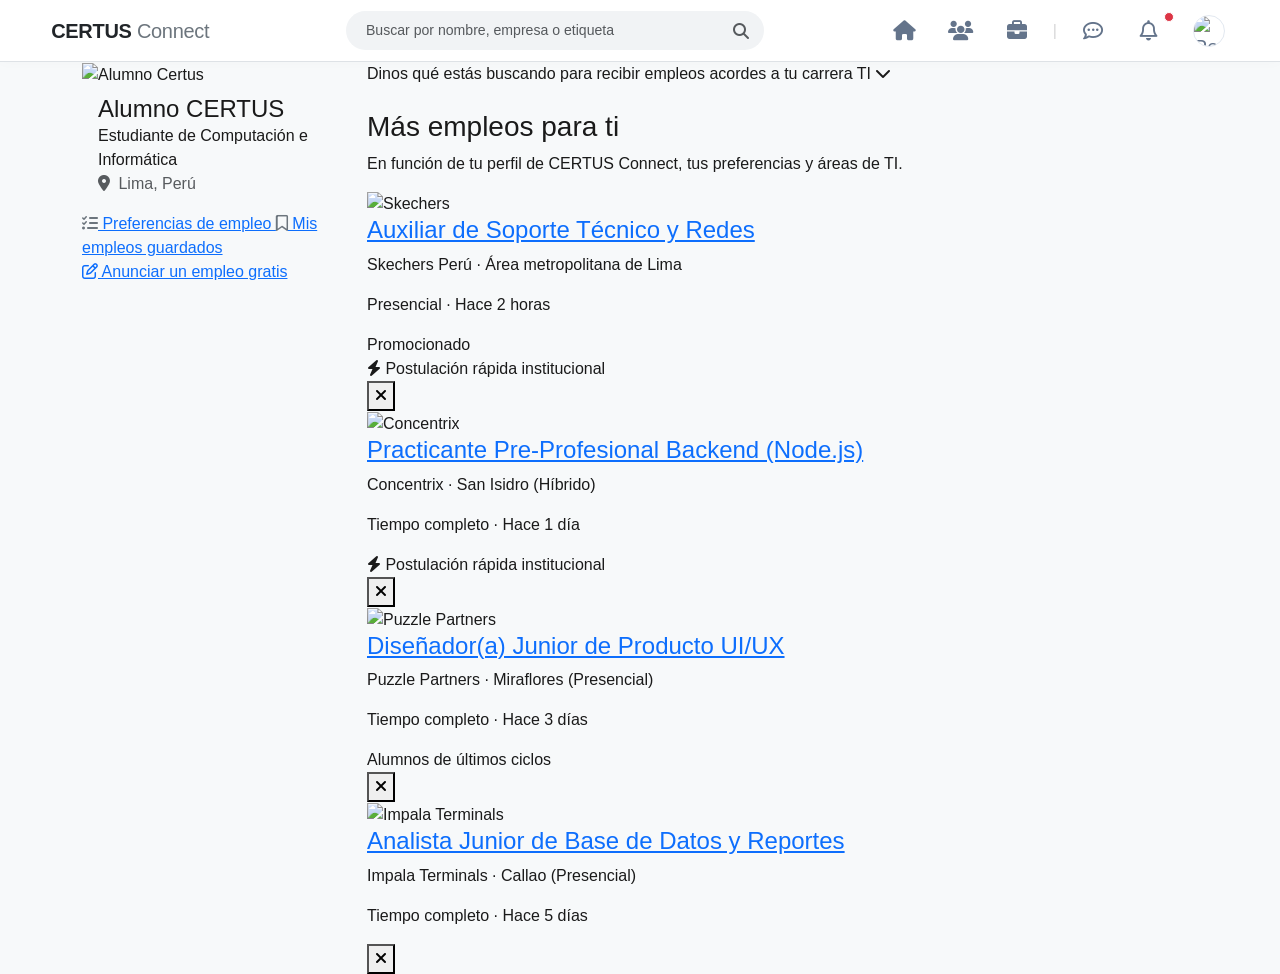
==== empleos.html @ dbded1f0 "Creación de la pestaña empleos" ====
<!DOCTYPE html>
<html lang="es">
<head>
    <meta charset="UTF-8">
    <meta name="viewport" content="width=device-width, initial-scale=1.0">
    <title>CERTUS Connect</title>
    <link href="https://cdn.jsdelivr.net/npm/bootstrap@5.3.2/dist/css/bootstrap.min.css" rel="stylesheet">
    <link rel="stylesheet" href="https://cdnjs.cloudflare.com/ajax/libs/font-awesome/6.4.2/css/all.min.css">
    <link rel="stylesheet" href="CSS/styles.css">
</head>
<body>

    <div id="global-navbar"></div>

    <div class="container jobs-wrapper">
        <div class="row g-4">
            
            <aside class="col-12 col-lg-4 col-xl-3">
                
                <div class="emp-sidebar-card">
                    <div class="emp-profile-banner"></div>
                    <div class="emp-avatar-wrapper mb-2">
                        <img src="https://images.unsplash.com/photo-1534528741775-53994a69daeb?q=80&w=100" alt="Alumno Certus" class="emp-profile-avatar">
                    </div>
                    <div class="px-3 pb-3">
                        <h4 class="emp-profile-name m-0">Alumno CERTUS</h4>
                        <p class="emp-profile-meta m-0">Estudiante de Computación e Informática</p>
                        <p class="emp-profile-meta text-muted m-0"><i class="fa-solid fa-location-dot me-1"></i> Lima, Perú</p>
                    </div>

                    <a href="#" class="emp-sidebar-link">
                        <i class="fa-solid fa-list-check text-secondary"></i> Preferencias de empleo
                    </a>
                    <a href="#" class="emp-sidebar-link">
                        <i class="fa-regular fa-bookmark text-secondary"></i> Mis empleos guardados
                    </a>
                </div>

                <div class="emp-sidebar-card">
                    <a href="#" class="emp-btn-blue-outline">
                        <i class="fa-regular fa-pen-to-square"></i> Anunciar un empleo gratis
                    </a>
                </div>

            </aside>

            <main class="col-12 col-lg-8 col-xl-9">
                
                <div class="emp-accordion-trigger mb-4" data-bs-toggle="collapse" data-bs-target="#collapseGuide">
                    <span>Dinos qué estás buscando para recibir empleos acordes a tu carrera TI</span>
                    <i class="fa-solid fa-chevron-down"></i>
                </div>
                <div class="collapse mb-4" id="collapseGuide">
                    <div class="card card-body border-0 shadow-sm rounded-3 bg-white">
                        Puedes configurar tus preferencias de lenguajes de programación (Java, Python, Javascript), infraestructura o bases de datos desde tu perfil para afinar los resultados.
                    </div>
                </div>

                <div class="emp-main-card">
                    <h3 class="emp-section-title">Más empleos para ti</h3>
                    <p class="emp-section-subtitle">En función de tu perfil de CERTUS Connect, tus preferencias y áreas de TI.</p>

                    <div class="job-item-row">
                        <img src="https://images.unsplash.com/photo-1516321318423-f06f85e504b3?q=80&w=100" alt="Skechers" class="job-company-logo">
                        <div>
                            <h4 class="job-title"><a href="#">Auxiliar de Soporte Técnico y Redes</a></h4>
                            <p class="job-company-name">Skechers Perú · Área metropolitana de Lima</p>
                            <p class="job-location-tag">Presencial · Hace 2 horas</p>
                            <span class="job-badge-promo">Promocionado</span>
                            <div class="job-easy-apply">
                                <i class="fa-solid fa-bolt"></i> Postulación rápida institucional
                            </div>
                        </div>
                        <button class="btn-dismiss-job" title="Descartar"><i class="fa-solid fa-xmark"></i></button>
                    </div>

                    <div class="job-item-row">
                        <img src="https://images.unsplash.com/photo-1551434678-e076c223a692?q=80&w=100" alt="Concentrix" class="job-company-logo">
                        <div>
                            <h4 class="job-title"><a href="#">Practicante Pre-Profesional Backend (Node.js)</a></h4>
                            <p class="job-company-name">Concentrix · San Isidro (Híbrido)</p>
                            <p class="job-location-tag">Tiempo completo · Hace 1 día</p>
                            <div class="job-easy-apply">
                                <i class="fa-solid fa-bolt"></i> Postulación rápida institucional
                            </div>
                        </div>
                        <button class="btn-dismiss-job" title="Descartar"><i class="fa-solid fa-xmark"></i></button>
                    </div>

                    <div class="job-item-row">
                        <img src="https://images.unsplash.com/photo-1560179707-f14e90ef3623?q=80&w=100" alt="Puzzle Partners" class="job-company-logo">
                        <div>
                            <h4 class="job-title"><a href="#">Diseñador(a) Junior de Producto UI/UX</a></h4>
                            <p class="job-company-name">Puzzle Partners · Miraflores (Presencial)</p>
                            <p class="job-location-tag">Tiempo completo · Hace 3 días</p>
                            <span class="job-badge-promo">Alumnos de últimos ciclos</span>
                        </div>
                        <button class="btn-dismiss-job" title="Descartar"><i class="fa-solid fa-xmark"></i></button>
                    </div>

                    <div class="job-item-row">
                        <img src="https://images.unsplash.com/photo-1486406146926-c627a92ad1ab?q=80&w=100" alt="Impala Terminals" class="job-company-logo">
                        <div>
                            <h4 class="job-title"><a href="#">Analista Junior de Base de Datos y Reportes</a></h4>
                            <p class="job-company-name">Impala Terminals · Callao (Presencial)</p>
                            <p class="job-location-tag">Tiempo completo · Hace 5 días</p>
                        </div>
                        <button class="btn-dismiss-job" title="Descartar"><i class="fa-solid fa-xmark"></i></button>
                    </div>

                </div>

            </main>

        </div>
    </div>

    <script src="https://cdn.jsdelivr.net/npm/bootstrap@5.3.2/dist/js/bootstrap.bundle.min.js"></script>
    <script src="JS/script.js"></script>
</body>
</html>
---- CSS/styles.css ----
/* RESET DE ESTILOS DE FUENTE Y CONFIGURACIÓN BASE */
body {
    background-color: #f6f8fa; /* El gris claro exacto del fondo */
    font-family: -apple-system, BlinkMacSystemFont, "Segoe UI", Roboto, Helvetica, Arial, sans-serif;
    margin: 0;
    padding: 0;
    -webkit-font-smoothing: antialiased;
}

/* NAVBAR DISEÑO CALCADO DE LA IMAGEN */
.certus-navbar {
    background-color: #0b1a30 !important; /* Azul marino profundo */
    padding-top: 15px !important;
    padding-bottom: 15px !important;
    border: none !important;
}

.custom-nav-container {
    padding-left: 4.5% !important;
    padding-right: 4.5% !important;
}

/* Tipografía de la marca en el Navbar */
.navbar-brand-custom {
    text-decoration: none;
    font-size: 1.4rem;
    color: #ffffff !important;
}

.brand-bold {
    font-weight: 700;
    letter-spacing: -0.3px;
}

.brand-light {
    font-weight: 300;
    opacity: 0.85;
    margin-left: 2px;
}

/* Elementos del menú */
.exact-menu-list {
    gap: 14px;
}

.nav-link-custom {
    color: rgba(255, 255, 255, 0.85) !important;
    font-size: 0.95rem;
    text-decoration: none;
    font-weight: 400;
    padding: 6px 12px;
    transition: color 0.2s ease;
}

.nav-link-custom:hover {
    color: #ffffff !important;
}

/* Botón "Crear" Ovalado exacto */
.btn-crear-exact {
    background-color: #1a73e8 !important; /* Azul eléctrico de la imagen */
    color: #ffffff !important;
    font-size: 0.9rem;
    font-weight: 500;
    padding: 8px 36px !important; /* Logra la proporción estirada/horizontal */
    border-radius: 50px !important; /* Completamente ovalado */
    border: none;
    text-decoration: none;
    display: inline-block;
    transition: background-color 0.2s ease;
}

.btn-crear-exact:hover {
    background-color: #155cb4 !important;
}

/* BANNER DE TÍTULO PRINCIPAL */
.hero-banner-section {
    background-color: #0b1a30; /* Misma pieza de color continuo */
    padding-top: 25px;
    padding-bottom: 95px; /* Altura idéntica para permitir la superposición de la tarjeta */
}

.main-title-exact {
    color: #ffffff;
    font-size: 2.6rem;
    font-weight: 600;
    letter-spacing: -0.5px;
    margin: 0;
}

/* TARJETA BLANCA CENTRAL */
.form-wrapper-container {
    margin-top: -65px; /* Eleva la tarjeta sobre el azul oscuro */
    position: relative;
    z-index: 10;
    margin-bottom: 90px;
}

.main-card-exact {
    background-color: #ffffff;
    border-radius: 28px !important; /* Bordes redondeados pronunciados */
    padding: 45px 50px 50px 50px;
    box-shadow: 0 4px 30px rgba(0, 0, 0, 0.015); /* Sombra casi invisible */
}

.card-field-group {
    margin-bottom: 26px;
}

.field-label-exact {
    font-weight: 700;
    color: #111111;
    font-size: 1.05rem;
    margin-bottom: 12px;
    display: block;
}

/* Iconos de verificación */
.exact-icons-row {
    display: flex;
    gap: 16px;
    color: #555555; /* Tono gris de los iconos de la foto */
    font-size: 1.5rem;
}

.exact-icons-row i {
    cursor: pointer;
    transition: color 0.15s;
}

.exact-icons-row i:hover {
    color: #1a73e8;
}

/* Inputs y Áreas de texto estilizadas */
.textarea-exact {
    border: 1px solid #e1e5eb !important;
    border-radius: 20px !important; /* Bordes ovalados en inputs */
    padding: 16px 22px !important;
    font-size: 0.95rem;
    color: #333333;
    resize: none;
    box-shadow: none !important;
}

.input-exact {
    border: 1px solid #e1e5eb !important;
    border-radius: 50px !important; /* Input totalmente ovalado */
    padding: 12px 24px !important;
    font-size: 0.95rem;
    color: #333333;
    box-shadow: none !important;
}

.textarea-exact::placeholder, .input-exact::placeholder {
    color: #94a3b8;
}

.textarea-exact:focus, .input-exact:focus {
    border-color: #1a73e8 !important;
}

/* Barra Multimedia / Botón Subir */
.upload-bar-exact {
    border: 1px solid #e1e5eb;
    border-radius: 50px; /* Estilo píldora */
    padding: 8px 10px 8px 24px;
    background-color: #ffffff;
}

.upload-placeholder-text {
    color: #94a3b8;
    font-size: 0.95rem;
}

.btn-subir-exact {
    background-color: #ffffff;
    color: #222222;
    border: 1px solid #cbd5e1;
    border-radius: 50px;
    padding: 7px 28px;
    font-size: 0.9rem;
    font-weight: 500;
    transition: background-color 0.2s;
}

.btn-subir-exact:hover {
    background-color: #f8fafc;
}

/* Botón Publicar Inferior */
.btn-publicar-exact {
    background-color: #1a73e8;
    color: #ffffff;
    border: none;
    border-radius: 50px;
    padding: 10px 42px;
    font-weight: 500;
    font-size: 0.95rem;
    transition: background-color 0.2s;
}

.btn-publicar-exact:hover {
    background-color: #155cb4;
}

/* PIE DE PÁGINA (FOOTER) */
.exact-footer-section {
    background-color: #acb5bd; /* El color gris mate exacto del footer */
    color: #2c3e50;
    padding-top: 50px;
    padding-bottom: 40px;
}

.custom-footer-container {
    padding-left: 3% !important;
    padding-right: 3% !important;
}

.footer-brand-title {
    font-weight: 700;
    color: #111111;
    font-size: 1.15rem;
    margin-bottom: 4px;
}

.footer-brand-subtitle {
    color: #334155;
    font-size: 0.9rem;
    margin-bottom: 0;
}

.footer-social-wrapper {
    margin-top: 25px;
}

.social-label {
    font-size: 0.85rem;
    color: #111111;
    font-weight: 600;
    margin-bottom: 8px;
}

.social-icons-row {
    display: flex;
    gap: 15px;
}

.social-icons-row a {
    color: #111111;
    font-size: 1.1rem;
    transition: opacity 0.2s;
}

.social-icons-row a:hover {
    opacity: 0.7;
}

/* Listas de enlaces del footer */
.footer-list-title {
    font-weight: 700;
    color: #111111;
    font-size: 0.95rem;
    margin-bottom: 16px;
}

.footer-links-list {
    list-style: none;
    padding: 0;
    margin: 0;
}

.footer-links-list li {
    margin-bottom: 8px;
}

.footer-links-list li a {
    color: #334155;
    text-decoration: none;
    font-size: 0.9rem;
}

.footer-links-list li a:hover {
    color: #000000;
}

/* ADAPTACIÓN PARA CELULARES Y TABLETS */
@media (max-width: 991.98px) {
    .exact-menu-list {
        background-color: #0b1a30;
        padding: 20px 0;
        margin-top: 15px;
        width: 100%;
    }
    .nav-link-custom {
        display: block;
        padding: 10px 0;
        text-align: center;
    }
    .btn-crear-exact {
        margin-top: 10px;
        width: 70%;
        text-align: center;
    }
    .main-card-exact {
        padding: 30px 24px;
    }
}

/* RESET Y GENERALES */
body {
    background-color: #f7f9fa;
    font-family: -apple-system, BlinkMacSystemFont, "Segoe UI", Roboto, Arial, sans-serif;
    color: #1a1a1a;
}

/* NAVBAR BLANCO */
.profile-navbar {
    padding-top: 12px;
    padding-bottom: 12px;
    box-shadow: 0 1px 15px rgba(0,0,0,0.02);
}

.custom-nav-container {
    padding-left: 4% !important;
    padding-right: 4% !important;
}

/* Caja de búsqueda ovalada */
.search-box-wrapper {
    position: relative;
    width: 320px;
}

.exact-search-input {
    background-color: #f1f3f5 !important;
    border: none !important;
    border-radius: 50px !important;
    padding: 10px 16px 10px 42px !important;
    font-size: 0.9rem;
    color: #333333;
}

.search-icon {
    position: absolute;
    left: 16px;
    top: 50%;
    transform: translateY(-50%);
    color: #747d8c;
    font-size: 0.9rem;
}

/* Enlaces horizontales del navbar */
.profile-menu-list {
    gap: 15px;
}

.nav-link-custom {
    text-decoration: none;
    color: #4a5568;
    font-size: 0.95rem;
    font-weight: 500;
    padding: 6px 10px;
}

.nav-link-custom:hover {
    color: #000000;
}

/* Botón Crear Azul Ovalado */
.btn-crear-exact {
    background-color: #1a73e8 !important;
    color: #ffffff !important;
    font-size: 0.9rem;
    font-weight: 500;
    padding: 8px 32px !important;
    border-radius: 50px !important;
    border: none;
    text-decoration: none;
    display: inline-block;
}

.navbar-avatar-img {
    width: 38px;
    height: 38px;
    border-radius: 50%;
    object-fit: cover;
}

/* SECCIÓN CABECERA: PORTADA Y USER INFO */
.cover-image-wrapper {
    width: 100%;
    height: 220px;
    border-radius: 20px 20px 0 0;
    overflow: hidden;
}

.cover-img {
    width: 100%;
    height: 100%;
    object-fit: cover;
}

.profile-meta-block {
    position: relative;
    margin-top: -40px; /* Eleva los elementos sobre la foto de portada */
    z-index: 5;
}

.avatar-floating-wrapper {
    width: 110px;
    height: 110px;
    border-radius: 50%;
    border: 5px solid #ffffff;
    overflow: hidden;
    background-color: #ffffff;
}

.main-avatar-img {
    width: 100%;
    height: 100%;
    object-fit: cover;
}

.user-text-info {
    margin-left: 20px;
    margin-bottom: 5px;
}

.user-fullname {
    font-size: 1.6rem;
    font-weight: 700;
    margin: 0;
    color: #111111;
}

.user-connections {
    font-size: 0.9rem;
    color: #5f6368;
    margin: 0;
}

/* Botones Seguir y Mensaje */
.btn-seguir-exact {
    background-color: #1a73e8 !important;
    color: #ffffff !important;
    border-radius: 50px !important;
    padding: 8px 30px !important;
    font-weight: 500;
    font-size: 0.9rem;
}

.btn-mensaje-exact {
    background-color: #ffffff !important;
    color: #3c4043 !important;
    border: 1px solid #dadce0 !important;
    border-radius: 50px !important;
    padding: 8px 30px !important;
    font-weight: 500;
    font-size: 0.9rem;
}

/* ==========================================================================
   ESTILOS ESPECÍFICOS DE LA PESTAÑA PERFIL (CON PREFIJO .p- PARA NO HACER CONFLICTO)
   ========================================================================== */

/* NAVBAR BLANCO PERFIL */
.p-navbar {
    padding-top: 12px !important;
    padding-bottom: 12px !important;
    box-shadow: 0 1px 15px rgba(0,0,0,0.01);
}

.p-nav-container {
    padding-left: 4.5% !important;
    padding-right: 4.5% !important;
}

/* Buscador redondo */
.p-search-wrapper {
    position: relative;
    width: 320px;
}

.p-search-input {
    background-color: #f1f3f5 !important;
    border: none !important;
    border-radius: 50px !important;
    padding: 10px 16px 10px 42px !important;
    font-size: 0.9rem;
    color: #333333;
}

.p-search-icon {
    position: absolute;
    left: 16px;
    top: 50%;
    transform: translateY(-50%);
    color: #747d8c;
    font-size: 0.9rem;
}

.p-menu-list {
    gap: 15px;
}

.p-nav-link {
    text-decoration: none;
    color: #4a5568 !important;
    font-size: 0.95rem;
    font-weight: 500;
    padding: 6px 10px;
}

.p-nav-link:hover {
    color: #000000 !important;
}

/* Botón Crear del Perfil */
.p-btn-crear {
    background-color: #1a73e8 !important;
    color: #ffffff !important;
    font-size: 0.9rem;
    font-weight: 500;
    padding: 8px 32px !important;
    border-radius: 50px !important;
    border: none;
    text-decoration: none;
    display: inline-block;
}

.p-navbar-avatar {
    width: 38px;
    height: 38px;
    border-radius: 50%;
    object-fit: cover;
}

/* CABECERA: PORTADA Y SECCIÓN DE AVATAR FLOTANTE */
.p-cover-wrapper {
    width: 100%;
    height: 220px;
    border-radius: 20px 20px 0 0;
    overflow: hidden;
}

.p-cover-img {
    width: 100%;
    height: 100%;
    object-fit: cover;
}

.p-meta-block {
    position: relative;
    margin-top: -40px;
    z-index: 5;
}

.p-avatar-floating {
    width: 110px;
    height: 110px;
    border-radius: 50%;
    border: 5px solid #ffffff;
    overflow: hidden;
    background-color: #ffffff;
}

.p-main-avatar {
    width: 100%;
    height: 100%;
    object-fit: cover;
}

.p-user-text {
    margin-left: 20px;
    margin-bottom: 5px;
}

.p-user-fullname {
    font-size: 1.6rem;
    font-weight: 700;
    margin: 0;
    color: #111111;
}

.p-user-connections {
    font-size: 0.9rem;
    color: #5f6368;
    margin: 0;
}

/* Botonera Seguir / Mensaje */
.p-btn-seguir {
    background-color: #1a73e8 !important;
    color: #ffffff !important;
    border-radius: 50px !important;
    padding: 8px 30px !important;
    font-weight: 500;
    font-size: 0.9rem;
}

.p-btn-mensaje {
    background-color: #ffffff !important;
    color: #3c4043 !important;
    border: 1px solid #dadce0 !important;
    border-radius: 50px !important;
    padding: 8px 30px !important;
    font-weight: 500;
    font-size: 0.9rem;
}

/* Pestañas sub-navegación */
.p-tabs-list {
    display: flex;
    gap: 30px;
    padding: 0;
    margin: 0;
}

.p-tab-link {
    text-decoration: none;
    color: #5f6368;
    font-size: 0.95rem;
    font-weight: 500;
    padding-bottom: 12px;
    display: inline-block;
    position: relative;
}

.p-tab-link.active {
    color: #000000;
    font-weight: 700;
}

.p-tab-link.active::after {
    content: '';
    position: absolute;
    bottom: -1px;
    left: 0;
    width: 100%;
    height: 3px;
    background-color: #000000;
}

/* TARJETAS LATERALES E INFORMACIÓN */
.p-sidebar-card, .p-bio-card, .p-feed-card {
    background-color: #ffffff;
    border-radius: 20px;
    border: 1px solid #eef1f4;
}

.p-sidebar-title, .p-feed-title {
    font-size: 1.1rem;
    font-weight: 700;
    color: #111111;
}

.p-sidebar-btn {
    background-color: #ffffff;
    border: 1px solid #e1e5eb !important;
    border-radius: 50px !important;
    color: #333333 !important;
    font-size: 0.9rem;
    font-weight: 500;
    padding: 8px 20px !important;
}

.p-sidebar-btn:hover {
    background-color: #f8fafc;
}

/* Galería imágenes */
.p-gallery-grid .p-gallery-box {
    width: 100%;
    height: 100px;
    border-radius: 12px;
    overflow: hidden;
}

.p-gallery-grid .p-gallery-box img {
    width: 100%;
    height: 100%;
    object-fit: cover;
}

/* Cuadro Biografía */
.p-input-bio {
    border: 1px solid #e1e5eb !important;
    border-radius: 50px !important;
    padding: 10px 20px !important;
    font-size: 0.9rem;
    background-color: #ffffff;
}

/* DISEÑO DE PUBLICACIÓN Y MULTIMEDIA ASIMÉTRICA */
.p-post-author {
    font-size: 1rem;
    font-weight: 700;
    color: #111111;
}

.p-post-text {
    font-size: 0.95rem;
    line-height: 1.5;
    color: #202124;
}

.p-post-media .p-media-large {
    width: 100%;
    height: 320px;
    border-radius: 18px;
    overflow: hidden;
}

.p-post-media .p-media-small {
    width: 100%;
    height: 152px;
    border-radius: 18px;
    overflow: hidden;
}

.p-post-media img {
    width: 100%;
    height: 100%;
    object-fit: cover;
}

/* RESPONSIVO PARA LA VISTA DE PERFIL */
@media (max-width: 991.98px) {
    .p-search-wrapper {
        width: 100%;
        margin-bottom: 15px;
    }
    .p-menu-list {
        background: #ffffff;
        padding: 15px;
        width: 100%;
        text-align: center;
    }
    .p-meta-block {
        align-items: center !important;
        text-align: center;
    }
    .p-avatar-floating {
        margin: 0 auto;
    }
    .p-user-text {
        margin-left: 0;
        margin-top: 10px;
    }
    .p-tabs-list {
        overflow-x: auto;
        white-space: nowrap;
        padding-bottom: 5px;
    }
    .p-post-media .p-media-large {
        height: 200px;
    }
    .p-post-media .p-media-small {
        height: 92px;
    }
}
/* ==========================================================================
   ESTILOS ESPECÍFICOS DE LA PESTAÑA INICIO (CON PREFIJO .h- PARA AISLAMIENTO)
   ========================================================================== */

/* NAVBAR BLANCO INICIO */
.h-navbar {
    padding-top: 14px !important;
    padding-bottom: 14px !important;
    background-color: #ffffff !important;
}

.h-nav-container {
    padding-left: 5% !important;
    padding-right: 5% !important;
}

.h-brand {
    font-size: 1.3rem;
    letter-spacing: -0.3px;
}

.h-menu-list {
    gap: 20px;
}

.h-nav-link {
    text-decoration: none;
    color: #555555 !important;
    font-size: 0.95rem;
    font-weight: 500;
}

.h-nav-link.active, .h-nav-link:hover {
    color: #000000 !important;
    font-weight: 600;
}

/* Botón Publicar Azul Superior */
.h-btn-publicar {
    background-color: #1a73e8 !important;
    color: #ffffff !important;
    font-size: 0.9rem;
    font-weight: 500;
    padding: 8px 30px !important;
    border-radius: 50px !important;
    text-decoration: none;
    display: inline-block;
}

/* HERO SECTION / BUSCADOR CENTRAL */
.h-hero-container {
    padding-top: 60px;
    padding-bottom: 30px;
    padding-left: 5% !important;
}

.h-hero-title {
    font-size: 2.3rem;
    font-weight: 700;
    color: #111111;
    line-height: 1.3;
    letter-spacing: -0.5px;
}

/* Contenedor encapsulado del buscador con botón integrado */
.h-search-container {
    max-width: 620px;
}

.h-search-box {
    display: flex;
    align-items: center;
    background-color: #ffffff;
    border: 1px solid #e2e8f0;
    border-radius: 50px;
    padding: 6px 8px 6px 20px;
    box-shadow: 0 2px 12px rgba(0,0,0,0.01);
}

.h-search-input {
    border: none !important;
    box-shadow: none !important;
    padding: 0 !important;
    font-size: 0.95rem;
    color: #333333;
}

.h-search-input::placeholder {
    color: #94a3b8;
}

.h-search-btn {
    background-color: #1a73e8 !important;
    color: #ffffff !important;
    border-radius: 50px !important;
    padding: 8px 32px !important;
    font-size: 0.9rem;
    font-weight: 500;
}

/* SECCIÓN SECCIONES (CATEGORÍAS) */
.h-section-main-title {
    font-size: 1.4rem;
    font-weight: 700;
    color: #111111;
}

.h-category-card {
    background-color: #ffffff;
    border: 1px solid #eef1f4;
    border-radius: 16px;
    padding: 16px 20px;
    font-size: 0.95rem;
    font-weight: 600;
    color: #2d3748;
    display: flex;
    align-items: center;
    cursor: pointer;
    transition: transform 0.15s ease, box-shadow 0.15s ease;
}

.h-category-card i {
    color: #111111;
    font-size: 1.1rem;
}

.h-category-card:hover {
    transform: translateY(-2px);
    box-shadow: 0 4px 15px rgba(0,0,0,0.03);
}

/* SECCIÓN ALIMENTACIÓN / FEED ACTIIVDAD */
.h-activity-card {
    background-color: #ffffff;
    border: 1px solid #eef1f4;
    border-radius: 20px;
    box-shadow: 0 1px 10px rgba(0,0,0,0.005);
}

.h-card-avatar {
    width: 36px;
    height: 36px;
    border-radius: 50%;
    object-fit: cover;
}

.h-card-name {
    font-size: 0.95rem;
    font-weight: 700;
    color: #111111;
}

.h-card-subtitle {
    font-size: 0.78rem;
    font-weight: 500;
}

.h-card-body-text {
    font-size: 0.9rem;
    line-height: 1.4;
}

/* Micro galerías de imágenes de las tarjetas */
.h-mini-gallery img {
    width: 48px;
    height: 48px;
    object-fit: cover;
}

.h-wide-media img {
    height: 110px;
    object-fit: cover;
}

/* Botón de exploración inferior */
.h-btn-explore-more {
    background-color: #ffffff;
    border: 1px solid #cbd5e1 !important;
    border-radius: 50px !important;
    color: #333333 !important;
    font-size: 0.9rem;
    font-weight: 500;
    padding: 8px 36px !important;
}

.h-btn-explore-more:hover {
    background-color: #f8fafc;
}

/* AJUSTES RESPONSIVOS */
@media (max-width: 991.98px) {
    .h-menu-list {
        background-color: #ffffff;
        padding: 15px 0;
        text-align: center;
    }
    .h-menu-list .nav-item {
        padding: 6px 0;
    }
    .h-hero-title {
        font-size: 1.8rem;
    }
    .h-search-box {
        padding: 6px;
    }
    .h-search-btn {
        padding: 8px 20px !important;
    }
}
/* ==========================================================================
   ESTILOS ESPECÍFICOS DE LA PESTAÑA NOTIFICACIONES (CON PREFIJO .n-)
   ========================================================================== */

.n-body-bg {
    background-color: #f4f6f8 !important;
}

/* SIDEBAR IZQUIERDO AZUL REY OSCURO */
.n-sidebar {
    width: 260px;
    background-color: #0d2346;
    min-height: 100vh;
    position: sticky;
    top: 0;
}

.n-sidebar-nav .nav-link {
    font-size: 0.95rem;
    padding: 10px 12px;
    border-radius: 8px;
    transition: all 0.2s ease;
}

.n-sidebar-nav .nav-link:hover {
    background-color: rgba(255, 255, 255, 0.05);
    color: #ffffff !important;
}

.n-sub-menu .nav-link {
    font-size: 0.88rem !important;
}

/* TOPBAR SUPERIOR BLANCO */
.n-topbar {
    height: 70px;
    box-shadow: 0 1px 10px rgba(0,0,0,0.01);
}

.n-search-wrapper {
    width: 380px;
}

.n-search-input {
    background-color: #f1f3f5 !important;
    border: none !important;
    border-radius: 50px !important;
    padding: 10px 20px !important;
    font-size: 0.9rem;
}

.n-btn-crear {
    background-color: #1a73e8 !important;
    color: #ffffff !important;
    font-weight: 500;
    font-size: 0.88rem;
    padding: 8px 24px !important;
    border-radius: 50px !important;
}

.n-topbar-avatar {
    width: 36px;
    height: 36px;
    border-radius: 50%;
    object-fit: cover;
}

/* CONTENEDOR DE TARJETAS (CARDS) */
.n-main-title {
    font-size: 2.1rem;
    font-weight: 700;
    color: #111111;
    letter-spacing: -0.5px;
}

.n-card {
    background-color: #ffffff;
    border: 1px solid #eef1f4;
    border-radius: 24px;
}

/* Selector dropdown de tiempo */
.n-btn-dropdown {
    background-color: #f1f3f5 !important;
    border: none !important;
    border-radius: 50px !important;
    font-size: 0.85rem;
    font-weight: 500;
    color: #4a5568 !important;
    padding: 6px 14px !important;
}

/* ELEMENTOS DE LA LISTA DE NOTIFICACIONES */
.n-item-row {
    border-bottom: 1px solid #f1f3f5;
}

.n-item-avatar {
    width: 42px;
    height: 42px;
    border-radius: 50%;
    object-fit: cover;
}

.n-item-user {
    font-size: 0.95rem;
    font-weight: 700;
    color: #111111;
}

.n-item-action {
    font-size: 0.85rem;
}

.n-item-time {
    font-size: 0.85rem;
    display: inline-flex;
    align-items: center;
    gap: 6px;
}

/* Puntos de estado de color laterales */
.n-dot-indicator {
    display: inline-block;
    width: 8px;
    height: 8px;
    border-radius: 50%;
}

.n-item-body {
    font-size: 0.92rem;
    color: #2d3748;
}

.n-item-actions {
    font-size: 0.82rem;
    font-weight: 600;
}

.cursor-pointer {
    cursor: pointer;
}

/* COLORES ESPECÍFICOS Y COMPONENTES DE FILTROS */
.n-txt-purple {
    color: #9b5de5;
}

/* Customización exacta de checkboxes nativos usando clases Bootstrap */
.form-check-input {
    width: 18px;
    height: 18px;
    cursor: pointer;
}

.n-checkbox-success:checked { background-color: #198754; border-color: #198754; }
.n-checkbox-warning:checked { background-color: #ffc107; border-color: #ffc107; }
.n-checkbox-purple:checked  { background-color: #9b5de5; border-color: #9b5de5; }
.n-checkbox-danger:checked  { background-color: #dc3545; border-color: #dc3545; }
.n-checkbox-primary:checked { background-color: #1a73e8; border-color: #1a73e8; }

.n-btn-filter-action {
    background-color: #ffffff;
    border: 1px solid #e2e8f0 !important;
    color: #333333 !important;
    border-radius: 50px !important;
    font-size: 0.85rem;
    font-weight: 500;
    padding: 8px 12px !important;
}

.n-btn-filter-action:hover {
    background-color: #f8fafc;
}

/* ADAPTACIÓN PARA MÓVILES */
@media (max-width: 991.98px) {
    .n-search-wrapper {
        width: 100%;
    }
}
/* ==========================================================================
   ESTILOS ESPECÍFICOS DE CONFIGURACIÓN DE PERFIL (CON PREFIJO .pc-)
   ========================================================================== */

.pc-body-bg {
    background-color: #fafbfe !important;
}

.pc-brand {
    font-size: 1.35rem;
    letter-spacing: -0.3px;
}

/* CLASE DE DISEÑO BURBUJA AZUL UNIFICADA PARA AMBOS BOTONES */
.pc-btn-blue-pill {
    background-color: #1a73e8 !important;
    color: #ffffff !important;
    font-size: 0.92rem;
    font-weight: 600;
    border-radius: 50px !important;
    border: none !important;
    box-shadow: 0 4px 12px rgba(26,115,232,0.18) !important;
    transition: background-color 0.2s ease, transform 0.1s ease;
    display: inline-block;
    text-decoration: none;
}

.pc-btn-blue-pill:hover {
    background-color: #155cb8 !important;
    color: #ffffff !important;
    transform: translateY(-1px);
}

/* CONTENIDO DEL HERO */
.pc-hero-container {
    padding-top: 40px;
    padding-bottom: 40px;
}

.pc-hero-title {
    font-size: 3.4rem;
    font-weight: 800;
    color: #0c2340;
    line-height: 1.15;
    letter-spacing: -1.5px;
}

.pc-hero-subtitle {
    font-size: 1.2rem;
    font-weight: 400;
    letter-spacing: -0.2px;
}

/* COMPONENTE DE IMAGEN ASIMÉTRICA CON CAPAS */
.pc-image-wrapper {
    position: relative;
    width: 100%;
    max-width: 500px;
}

/* Bloque azul de fondo que sobresale */
.pc-bg-layer {
    position: absolute;
    top: 15px;
    left: 25px;
    width: 100%;
    height: 100%;
    background-color: #1a73e8;
    border-radius: 28px;
    z-index: 1;
}

/* Imagen principal redondeada sobrepuesta */
.pc-main-image {
    position: relative;
    border-radius: 28px;
    z-index: 2;
    box-shadow: 0 10px 30px rgba(0,0,0,0.08);
    object-fit: cover;
    width: 100%;
    height: 320px;
}

/* SECCIÓN BANNER INFERIOR CELESTE */
.pc-middle-banner {
    background-color: #bce0fd !important;
    border-top: 1px solid rgba(26,115,232,0.1);
}

.pc-banner-text {
    font-size: 1.35rem;
    font-weight: 600;
    color: #0c2340;
    letter-spacing: -0.3px;
}

/* Insignia flotante del avatar de egresada */
.pc-egresada-badge {
    border: 1px solid rgba(255,255,255,0.8);
}

.pc-badge-avatar {
    width: 24px;
    height: 24px;
    object-fit: cover;
}

.pc-badge-text {
    font-size: 0.85rem;
}

/* MEDIA QUERIES PARA RESPONSIVO COMPLETO */
@media (max-width: 991.98px) {
    .pc-hero-title {
        font-size: 2.5rem;
    }
    .pc-image-wrapper {
        margin-top: 30px;
        max-width: 90%;
    }
    .pc-main-image {
        height: 240px;
    }
    .pc-banner-text {
        font-size: 1.15rem;
    }
}


/*NUEVO DISEÑO!!!!!!!!!!!!!!!!!!!!!!!!!!!
NUEVO DISEÑO!!!!!!!!!!!!!!!!!!!!!!!!!!!!!
NUEVO DISEÑO!!!!!!!!!!!!!!!!!!!!!!!!!!!!!*/

/*NAVBAR GLOBAL*/
.g-navbar {
    padding-top: 10px !important;
    padding-bottom: 10px !important;
    background-color: #ffffff !important;
    box-shadow: 0 1px 12px rgba(0, 0, 0, 0.02);
}

.g-nav-container {
    padding-left: 4% !important;
    padding-right: 4% !important;
}

.g-brand {
    font-size: 1.25rem;
    letter-spacing: -0.3px;
}

/* BUSCADOR OVALADO CENTRAL */
.g-search-wrapper {
    width: 100%;
    max-width: 420px;
}

.g-search-input {
    background-color: #f1f3f5 !important;
    border: 1px solid transparent !important;
    border-radius: 50px !important;
    padding: 9px 40px 9px 20px !important;
    font-size: 0.88rem;
    color: #333333;
    transition: all 0.2s ease;
}

.g-search-input:focus {
    background-color: #ffffff !important;
    border-color: #cbd5e1 !important;
    box-shadow: 0 0 0 3px rgba(26, 115, 232, 0.1) !important;
}

/* ESTILOS DE ICONOS Y ACCESOS */
.g-nav-icons-list {
    margin: 0;
    padding: 0;
}

.g-icon-link {
    color: #64748b !important;
    font-size: 1.25rem;
    width: 40px;
    height: 40px;
    display: flex;
    align-items: center;
    justify-content: center;
    border-radius: 50%;
    transition: all 0.2s ease;
}

.g-icon-link:hover {
    color: #1a73e8 !important;
    background-color: #f1f5f9;
}

/* Avatar del Perfil en el Navbar */
.g-nav-avatar {
    width: 32px;
    height: 32px;
    border-radius: 50%;
    object-fit: cover;
    border: 1.5px solid #e2e8f0;
}

.g-noti-dot {
    margin-top: 6px;
    margin-right: 6px;
}

/* RESPONSIVO */
@media (max-width: 991.98px) {
    .g-search-wrapper {
        max-width: 100%;
        margin-bottom: 15px;
    }
    .g-nav-icons-list {
        width: 100%;
        justify-content: space-around;
        padding-top: 10px;
        border-top: 1px solid #f1f3f5;
    }
}

/*GRUPOS*/
/* Contenedor Principal con un alto mínimo para evitar desajustes */
.main-wrapper {
    min-height: calc(-10vh - -10px);
}

/* --- COLUMNA IZQUIERDA: PANEL DE CONTROL DE GRUPOS --- */
.sidebar-groups {
    background-color: #ffffff;
    box-shadow: 2px 0 5px rgba(0,0,0,0.05);
    height: calc(100vh - 60px);
    position: sticky;
    top: 0px;
    overflow-y: auto;
    padding: 16px;
}

.sidebar-title {
    font-size: 1.5rem;
    font-weight: 700;
    color: #0a2540; /* Azul muy oscuro institucional */
}

.btn-settings-sidebar {
    color: #65676b;
    background-color: #f0f2f5;
    border-radius: 50%;
    width: 36px;
    height: 36px;
    display: flex;
    align-items: center;
    justify-content: center;
    transition: background-color 0.2s;
}

.btn-settings-sidebar:hover {
    background-color: #e4e6eb;
    color: #0a2540;
}

/* Buscador del Sidebar */
.sidebar-search-container .form-control {
    background-color: #f0f2f5;
    border: none;
    border-radius: 50px;
    padding: 10px 16px 10px 40px;
    font-size: 0.95rem;
}

.sidebar-search-container .search-icon-inside {
    left: 15px;
    top: 50%;
    transform: translateY(-50%);
    color: #8a8d91;
}

/* Enlaces / Casillas de Navegación */
.group-nav-item {
    display: flex;
    align-items: center;
    padding: 10px 12px;
    border-radius: 8px;
    color: #050505;
    text-decoration: none;
    font-weight: 600;
    margin-bottom: 4px;
    transition: background-color 0.2s;
}

.group-nav-item:hover {
    background-color: #f2f2f2;
}

.group-nav-item.active {
    background-color: #e7f3ff;
    color: #1877f2;
}

.group-nav-icon-box {
    width: 36px;
    height: 36px;
    border-radius: 50%;
    background-color: #e4e6eb;
    display: flex;
    align-items: center;
    justify-content: center;
    margin-right: 12px;
    font-size: 1.1rem;
}

.group-nav-item.active .group-nav-icon-box {
    background-color: #1877f2;
    color: #ffffff;
}

/* Botón de Crear Grupo */
.btn-create-group {
    background-color: #e7f3ff;
    color: #1877f2;
    font-weight: 600;
    border: none;
    border-radius: 6px;
    padding: 10px;
    width: 100%;
    transition: background-color 0.2s;
}

.btn-create-group:hover {
    background-color: #dbe7f2;
}

/* Subsecciones de listas de grupos */
.section-divider-title {
    font-size: 0.95rem;
    font-weight: 600;
    color: #65676b;
    margin-top: 20px;
    margin-bottom: 12px;
}

.item-list-group {
    display: flex;
    align-items: center;
    padding: 8px;
    border-radius: 8px;
    text-decoration: none;
    color: #050505;
    transition: background-color 0.2s;
}

.item-list-group:hover {
    background-color: #f2f2f2;
}

.item-group-avatar {
    width: 48px;
    height: 48px;
    border-radius: 8px;
    object-fit: cover;
    margin-right: 12px;
}

.item-group-name {
    font-size: 0.93rem;
    font-weight: 600;
    margin: 0;
    white-space: nowrap;
    overflow: hidden;
    text-overflow: ellipsis;
}

.item-group-meta {
    font-size: 0.82rem;
    color: #65676b;
    margin: 0;
}

/* --- COLUMNA CENTRAL: EL FEED DE PUBLICACIONES --- */
.feed-container {
    padding-top: 24px;
    padding-bottom: 40px;
}

.feed-header-title {
    font-size: 1.1rem;
    font-weight: 700;
    color: #65676b;
    margin-bottom: 16px;
}

/* Tarjeta de Publicación Estilo Red Social */
.post-card {
    background-color: #ffffff;
    border-radius: 8px;
    box-shadow: 0 1px 2px rgba(0, 0, 0, 0.1);
    padding: 16px;
    margin-bottom: 20px;
}

.post-header-avatar {
    width: 40px;
    height: 40px;
    border-radius: 50%;
    object-fit: cover;
}

.post-author-name {
    font-size: 0.95rem;
    font-weight: 600;
    color: #050505;
    margin: 0;
}

.post-author-name a {
    color: inherit;
    text-decoration: none;
}

.post-author-name a:hover {
    text-decoration: underline;
}

.post-meta-info {
    font-size: 0.82rem;
    color: #65676b;
    margin: 0;
}

.post-btn-options {
    color: #65676b;
    border-radius: 50%;
    width: 36px;
    height: 36px;
    display: flex;
    align-items: center;
    justify-content: center;
}

.post-btn-options:hover {
    background-color: #f2f2f2;
}

.post-content-text {
    font-size: 0.95rem;
    line-height: 1.4;
    color: #050505;
    white-space: pre-line;
}

.post-tag-link {
    color: #1877f2;
    text-decoration: none;
}

.post-tag-link:hover {
    text-decoration: underline;
}

/* Galería de Imágenes Enlazadas Internamente */
.post-media-gallery {
    border-radius: 6px;
    overflow: hidden;
    border: 1px solid #e4e6eb;
}

.post-media-main {
    width: 100%;
    height: auto;
    max-height: 450px;
    object-fit: cover;
}

.post-media-thumb {
    width: 100%;
    height: 100%;
    min-height: 120px;
    object-fit: cover;
}

/* Contadores de Interacción */
.post-counters-row {
    padding: 10px 0;
    border-bottom: 1px solid #e4e6eb;
    font-size: 0.88rem;
    color: #65676b;
}

.interaction-icon-circle {
    width: 18px;
    height: 18px;
    border-radius: 50%;
    display: inline-flex;
    align-items: center;
    justify-content: center;
    color: #ffffff;
    font-size: 0.65rem;
}

/* Botones de Acción (Me Gusta, Comentar, Compartir) */
.post-action-btn {
    background: none;
    border: none;
    border-radius: 4px;
    color: #65676b;
    font-weight: 600;
    font-size: 0.9rem;
    padding: 8px;
    flex: 1;
    display: flex;
    align-items: center;
    justify-content: center;
    gap: 8px;
    transition: background-color 0.15s;
}

.post-action-btn:hover {
    background-color: #f2f2f2;
    color: #050505;
}

/* Ocultar barra de scroll en navegadores específicos si se desea */
.sidebar-groups::-webkit-scrollbar {
    width: 6px;
}
.sidebar-groups::-webkit-scrollbar-thumb {
    background-color: #bcc0c4;
    border-radius: 10px;
}
.theme-btn{

    width:50px;

    height:50px;

    border-radius:50%;

    border:none;

    cursor:pointer;

    transition:.3s;

}

.theme-btn:hover{

    transform:scale(1.15);

}

:root{

    --theme:#2d74da;

}
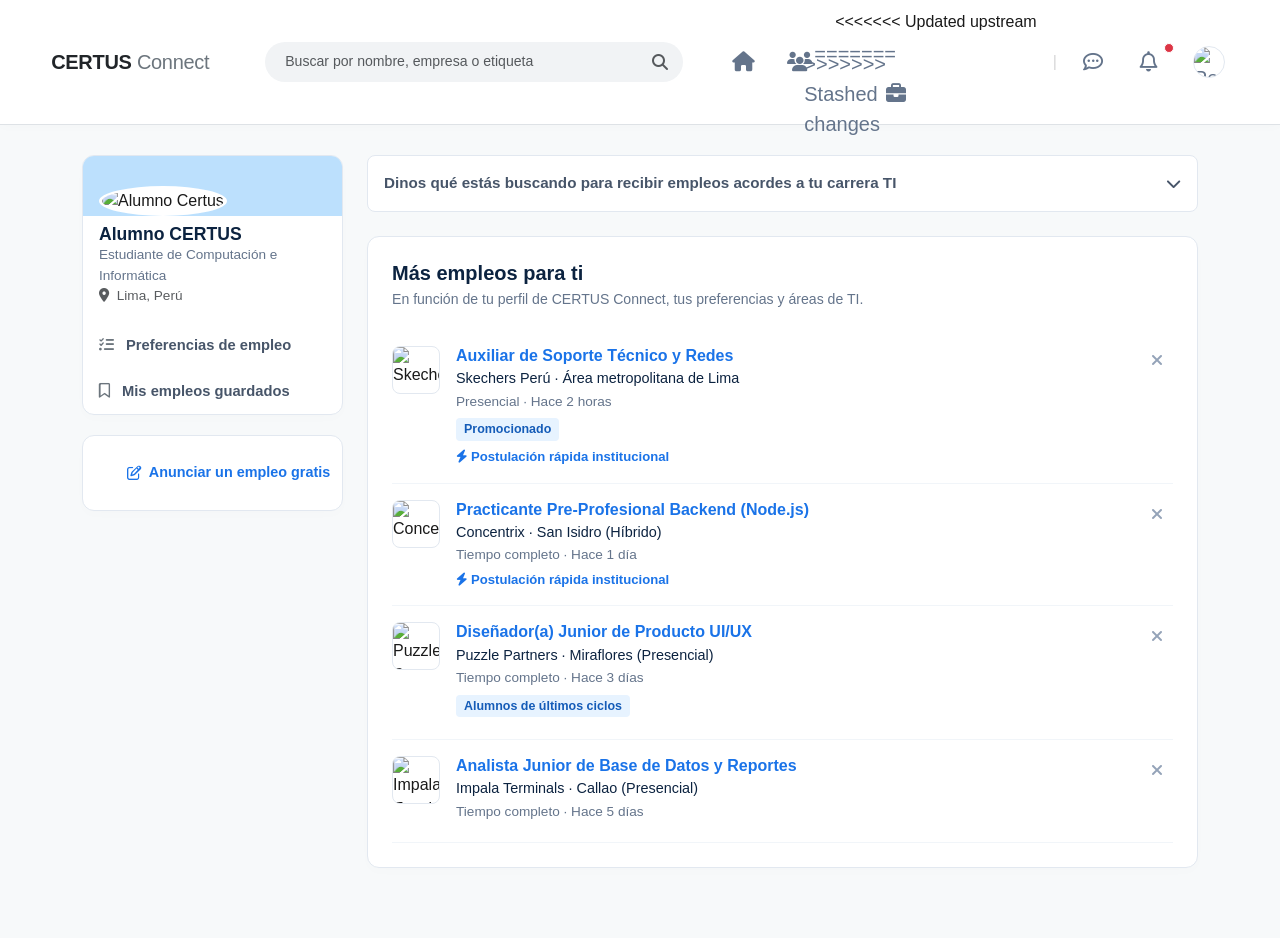
==== commit bbfcdcb6: "Culminación de pestaña empleo" ====
--- a/empleos.html
+++ b/empleos.html
@@ -28,18 +28,18 @@
                         <p class="emp-profile-meta text-muted m-0"><i class="fa-solid fa-location-dot me-1"></i> Lima, Perú</p>
                     </div>
 
-                    <a href="#" class="emp-sidebar-link">
+                    <button class="emp-sidebar-link w-100 border-0 bg-transparent text-start" data-bs-toggle="modal" data-bs-target="#preferenciasModal">
                         <i class="fa-solid fa-list-check text-secondary"></i> Preferencias de empleo
-                    </a>
-                    <a href="#" class="emp-sidebar-link">
+                    </button>
+                    <button class="emp-sidebar-link w-100 border-0 bg-transparent text-start" data-bs-toggle="modal" data-bs-target="#empleosGuardadosModal">
                         <i class="fa-regular fa-bookmark text-secondary"></i> Mis empleos guardados
-                    </a>
+                    </button>
                 </div>
 
                 <div class="emp-sidebar-card">
-                    <a href="#" class="emp-btn-blue-outline">
+                    <button class="emp-btn-blue-outline w-100 bg-transparent text-center border-0" data-bs-toggle="modal" data-bs-target="#anunciarEmpleoModal">
                         <i class="fa-regular fa-pen-to-square"></i> Anunciar un empleo gratis
-                    </a>
+                    </button>
                 </div>
 
             </aside>
@@ -59,7 +59,7 @@
                 <div class="emp-main-card">
                     <h3 class="emp-section-title">Más empleos para ti</h3>
                     <p class="emp-section-subtitle">En función de tu perfil de CERTUS Connect, tus preferencias y áreas de TI.</p>
-
+                    
                     <div class="job-item-row">
                         <img src="https://images.unsplash.com/photo-1516321318423-f06f85e504b3?q=80&w=100" alt="Skechers" class="job-company-logo">
                         <div>
@@ -107,14 +107,174 @@
                         </div>
                         <button class="btn-dismiss-job" title="Descartar"><i class="fa-solid fa-xmark"></i></button>
                     </div>
-
+                    <div id="contenedorEmpleosPrincipal">
+                    </div>  
                 </div>
 
             </main>
 
         </div>
     </div>
-
+    <div class="modal fade" id="preferenciasModal" tabindex="-1" aria-labelledby="preferenciasModalLabel" aria-hidden="true">
+        <div class="modal-dialog modal-dialog-centered modal-lg">
+            <div class="modal-content border-0 shadow-lg" style="border-radius: 16px;">
+                
+                <div class="modal-header border-bottom-0 pt-4 px-4">
+                    <h5 class="modal-title fw-bold" id="preferenciasModalLabel" style="color: #0c2340; font-size: 1.4rem;">Mis Preferencias de Empleo</h5>
+                    <button type="button" class="btn-close" data-bs-dismiss="modal" aria-label="Close"></button>
+                </div>
+                
+                <div class="modal-body px-4 pb-4">
+                    <div class="row g-2 mb-4">
+                        <div class="col-md-9">
+                            <textarea id="preferenciaInput" class="form-control" rows="2" placeholder='Escribe una preferencia... (ej. "Trabajo en remoto full-time", "Rol de Desarrollador Junior Java")' style="border-radius: 8px; resize: none; font-size: 0.95rem; border: 1px solid #cbd5e1;"></textarea>
+                        </div>
+                        <div class="col-md-3 d-grid">
+                            <button id="btnAnadirPreferencia" class="btn fw-bold" style="background-color: #0c2340; color: #ffffff; border-radius: 8px; font-size: 0.95rem;">Añadir a mi lista</button>
+                        </div>
+                    </div>
+
+                    <div style="max-height: 250px; overflow-y: auto; padding-right: 5px;">
+                        <ol id="listaPreferencias" class="list-unstyled d-flex flex-column gap-3 m-0 p-0">
+                            <li class="d-flex align-items-start gap-2" style="font-size: 1rem; color: #334155;">
+                                <span class="text-success fw-bold">✓</span>
+                                <span>1. Trabajo en remoto full-time (TI/Ciberseguridad)</span>
+                            </li>
+                            <li class="d-flex align-items-start gap-2" style="font-size: 1rem; color: #334155;">
+                                <span class="text-success fw-bold">✓</span>
+                                <span>2. Rol de Desarrollador Junior Java/Python en Lima</span>
+                            </li>
+                        </ol>
+                    </div>
+                </div>
+
+            </div>
+        </div>
+    </div>
+    <div class="modal fade" id="empleosGuardadosModal" tabindex="-1" aria-labelledby="empleosGuardadosModalLabel" aria-hidden="true">
+        <div class="modal-dialog modal-dialog-centered modal-lg">
+            <div class="modal-content border-0 shadow-lg" style="border-radius: 16px;">
+                
+                <div class="modal-header border-bottom-0 pt-4 px-4">
+                    <h5 class="modal-title fw-bold" id="empleosGuardadosModalLabel" style="color: #0c2340; font-size: 1.4rem;">
+                        <i class="fa-solid fa-bookmark text-primary me-2"></i> Mis Empleos Guardados (3)
+                    </h5>
+                    <button type="button" class="btn-close" data-bs-dismiss="modal" aria-label="Close"></button>
+                </div>
+                
+                <div class="modal-body px-4 pb-4">
+                    <div id="listaGuardados" class="d-flex flex-column gap-3" style="max-height: 400px; overflow-y: auto;">
+                        
+                        <div class="p-3 border rounded-3 d-flex justify-content-between align-items-center bg-white position-relative">
+                            <div class="d-flex align-items-center">
+                                <img src="https://images.unsplash.com/photo-1516321318423-f06f85e504b3?q=80&w=80" alt="Logo Empresa" class="rounded-2 me-3 border" style="width: 50px; height: 50px; object-fit: cover;">
+                                <div>
+                                    <h6 class="fw-bold mb-1" style="color: #1a73e8;">Desarrollador Front-end Junior (React)</h6>
+                                    <p class="mb-0 small fw-semibold" style="color: #0c2340;">Interbank · Lima, Perú</p>
+                                    <p class="mb-0 text-muted" style="font-size: 0.8rem;">Guardado hace 2 días · Híbrido</p>
+                                </div>
+                            </div>
+                            <div class="d-flex gap-2">
+                                <button class="btn btn-sm btn-primary fw-bold px-3" style="border-radius: 20px;">Postular</button>
+                                <button class="btn btn-sm btn-outline-danger btn-eliminar-favorito" style="border-radius: 50%; width: 32px; height: 32px; padding: 0;" title="Quitar de favoritos">
+                                    <i class="fa-solid fa-trash-can"></i>
+                                </button>
+                            </div>
+                        </div>
+
+                        <div class="p-3 border rounded-3 d-flex justify-content-between align-items-center bg-white position-relative">
+                            <div class="d-flex align-items-center">
+                                <img src="https://images.unsplash.com/photo-1551434678-e076c223a692?q=80&w=80" alt="Logo Empresa" class="rounded-2 me-3 border" style="width: 50px; height: 50px; object-fit: cover;">
+                                <div>
+                                    <h6 class="fw-bold mb-1" style="color: #1a73e8;">Analista de Ciberseguridad Trainee</h6>
+                                    <p class="mb-0 small fw-semibold" style="color: #0c2340;">Alicorp · Callao</p>
+                                    <p class="mb-0 text-muted" style="font-size: 0.8rem;">Guardado hace 4 días · Presencial</p>
+                                </div>
+                            </div>
+                            <div class="d-flex gap-2">
+                                <button class="btn btn-sm btn-primary fw-bold px-3" style="border-radius: 20px;">Postular</button>
+                                <button class="btn btn-sm btn-outline-danger btn-eliminar-favorito" style="border-radius: 50%; width: 32px; height: 32px; padding: 0;" title="Quitar de favoritos">
+                                    <i class="fa-solid fa-trash-can"></i>
+                                </button>
+                            </div>
+                        </div>
+
+                        <div class="p-3 border rounded-3 d-flex justify-content-between align-items-center bg-white position-relative">
+                            <div class="d-flex align-items-center">
+                                <img src="https://images.unsplash.com/photo-1560179707-f14e90ef3623?q=80&w=80" alt="Logo Empresa" class="rounded-2 me-3 border" style="width: 50px; height: 50px; object-fit: cover;">
+                                <div>
+                                    <h6 class="fw-bold mb-1" style="color: #1a73e8;">Practicante de Base de Datos (SQL Server)</h6>
+                                    <p class="mb-0 small fw-semibold" style="color: #0c2340;">Everis / NTT Data · San Isidro</p>
+                                    <p class="mb-0 text-muted" style="font-size: 0.8rem;">Guardado hace 1 semana · Remoto</p>
+                                </div>
+                            </div>
+                            <div class="d-flex gap-2">
+                                <button class="btn btn-sm btn-primary fw-bold px-3" style="border-radius: 20px;">Postular</button>
+                                <button class="btn btn-sm btn-outline-danger btn-eliminar-favorito" style="border-radius: 50%; width: 32px; height: 32px; padding: 0;" title="Quitar de favoritos">
+                                    <i class="fa-solid fa-trash-can"></i>
+                                </button>
+                            </div>
+                        </div>
+
+                    </div>
+                </div>
+
+            </div>
+        </div>
+    </div>
+    <div class="modal fade" id="anunciarEmpleoModal" tabindex="-1" aria-labelledby="anunciarEmpleoModalLabel" aria-hidden="true">
+        <div class="modal-dialog modal-dialog-centered">
+            <div class="modal-content border-0 shadow-lg" style="border-radius: 16px;">
+                
+                <div class="modal-header border-bottom-0 pt-4 px-4">
+                    <h5 class="modal-title fw-bold" id="anunciarEmpleoModalLabel" style="color: #0c2340; font-size: 1.3rem;">
+                        <i class="fa-solid fa-briefcase text-primary me-2"></i> Publicar una Oferta Laboral
+                    </h5>
+                    <button type="button" class="btn-close" data-bs-dismiss="modal" aria-label="Close"></button>
+                </div>
+                
+                <div class="modal-body px-4 pb-4">
+                    <form id="formAnunciarEmpleo" class="d-flex flex-column gap-3">
+                        <div>
+                            <label class="form-label small fw-bold text-secondary">Puesto de trabajo</label>
+                            <input type="text" id="postPuesto" class="form-control" placeholder="Ej. Desarrollador Web Frontend" required style="border-radius: 8px;">
+                        </div>
+                        <div>
+                            <label class="form-label small fw-bold text-secondary">Empresa</label>
+                            <input type="text" id="postEmpresa" class="form-control" placeholder="Ej. Banco de Crédito del Perú" required style="border-radius: 8px;">
+                        </div>
+                        <div>
+                            <label class="form-label small fw-bold text-secondary">Distrito (Lima)</label>
+                            <input type="text" id="postDistrito" class="form-control" placeholder="Ej. Miraflores" required style="border-radius: 8px;">
+                        </div>
+                        <div class="row">
+                            <div class="col-6">
+                                <label class="form-label small fw-bold text-secondary">Modalidad</label>
+                                <select id="postModalidad" class="form-select" style="border-radius: 8px;">
+                                    <option value="Presencial">Presencial</option>
+                                    <option value="Remoto">Remoto</option>
+                                    <option value="Híbrido">Híbrido</option>
+                                </select>
+                            </div>
+                            <div class="col-6">
+                                <label class="form-label small fw-bold text-secondary">Jornada</label>
+                                <select id="postJornada" class="form-select" style="border-radius: 8px;">
+                                    <option value="Tiempo completo">Tiempo completo</option>
+                                    <option value="Tiempo parcial">Tiempo parcial</option>
+                                </select>
+                            </div>
+                        </div>
+                        
+                        <div class="d-flex justify-content-end gap-2 mt-2">
+                            <button type="button" class="btn btn-light fw-bold px-4" data-bs-dismiss="modal" style="border-radius: 8px;">Cancelar</button>
+                            <button type="submit" class="btn fw-bold px-4" style="background-color: #0c2340; color: white; border-radius: 8px;">Guardar y Publicar</button>
+                        </div>
+                    </form>
+                </div>
+
+            </div>
+        </div>
+    </div>
     <script src="https://cdn.jsdelivr.net/npm/bootstrap@5.3.2/dist/js/bootstrap.bundle.min.js"></script>
     <script src="JS/script.js"></script>
 </body>
--- a/CSS/styles.css
+++ b/CSS/styles.css
@@ -1682,6 +1682,8 @@
 .sidebar-groups::-webkit-scrollbar-thumb {
     background-color: #bcc0c4;
     border-radius: 10px;
+<<<<<<< Updated upstream
+=======
 }
 .theme-btn{
 
@@ -1709,4 +1711,230 @@
 
     --theme:#2d74da;
 
+}
+
+/*EMPLEOS*/
+.jobs-wrapper {
+    padding-top: 30px;
+    padding-bottom: 50px;
+}
+
+/* --- COLUMNA IZQUIERDA: TARJETAS DE PERFIL Y FILTROS --- */
+.emp-sidebar-card {
+    background-color: #ffffff;
+    border: 1px solid #e2e8f0;
+    border-radius: 12px;
+    overflow: hidden;
+    box-shadow: 0 4px 12px rgba(0, 0, 0, 0.01);
+    margin-bottom: 20px;
+}
+
+/* Fondo decorativo del mini banner del perfil */
+.emp-profile-banner {
+    height: 60px;
+    background-color: #bce0fd; /* Celeste del banner intermedio */
+}
+
+.emp-avatar-wrapper {
+    margin-top: -30px;
+    padding: 0 16px;
+}
+
+.emp-profile-avatar {
+    width: 65px;
+    height: 65px;
+    border-radius: 50%;
+    object-fit: cover;
+    border: 3px solid #ffffff;
+    background-color: #ffffff;
+}
+
+.emp-profile-name {
+    font-size: 1.1rem;
+    font-weight: 700;
+    color: #0c2340;
+}
+
+.emp-profile-meta {
+    font-size: 0.85rem;
+    color: #64748b;
+}
+
+/* Enlaces / Botones de Preferencias laterales */
+.emp-sidebar-link {
+    display: flex;
+    align-items: center;
+    gap: 12px;
+    padding: 12px 16px;
+    color: #475569;
+    text-decoration: none;
+    font-weight: 600;
+    font-size: 0.92rem;
+    border-top: 1px solid #f1f5f9;
+    transition: all 0.2s ease;
+}
+
+.emp-sidebar-link:hover {
+    background-color: #f8fafc;
+    color: #1a73e8; /* Azul primario del botón burbuja */
+}
+
+/* Botón publicar empleo con diseño de píldora/burbuja azul del proyecto */
+.emp-btn-blue-outline {
+    display: flex;
+    align-items: center;
+    justify-content: center;
+    gap: 8px;
+    margin: 16px;
+    padding: 10px;
+    background-color: transparent;
+    color: #1a73e8;
+    font-weight: 600;
+    font-size: 0.9rem;
+    border: 2px solid #1a73e8;
+    border-radius: 50px;
+    text-decoration: none;
+    transition: all 0.2s ease;
+}
+
+.emp-btn-blue-outline:hover {
+    background-color: #1a73e8;
+    color: #ffffff;
+}
+
+/* --- COLUMNA CENTRAL / DERECHA: LISTADO DE EMPLEOS --- */
+.emp-main-card {
+    background-color: #ffffff;
+    border: 1px solid #e2e8f0;
+    border-radius: 12px;
+    box-shadow: 0 4px 12px rgba(0, 0, 0, 0.01);
+    padding: 24px;
+    margin-bottom: 20px;
+}
+
+/* Acordeón superior de búsqueda guiada */
+.emp-accordion-trigger {
+    background-color: #ffffff;
+    border: 1px solid #e2e8f0;
+    border-radius: 8px;
+    padding: 16px;
+    font-weight: 600;
+    font-size: 0.95rem;
+    color: #475569;
+    cursor: pointer;
+    display: flex;
+    justify-content: space-between;
+    align-items: center;
+    transition: background-color 0.2s;
+}
+
+.emp-accordion-trigger:hover {
+    background-color: #f8fafc;
+}
+
+.emp-section-title {
+    font-size: 1.25rem;
+    font-weight: 700;
+    color: #0c2340;
+    margin-bottom: 4px;
+}
+
+.emp-section-subtitle {
+    font-size: 0.88rem;
+    color: #64748b;
+    margin-bottom: 20px;
+}
+
+/* Bloque individual de cada oferta de empleo */
+.job-item-row {
+    display: flex;
+    padding: 16px 0;
+    border-bottom: 1px solid #f1f5f9;
+    position: relative;
+    transition: background-color 0.15s;
+}
+
+.job-item-row:last-child {
+    border-bottom: none;
+    padding-bottom: 0;
+}
+
+.job-company-logo {
+    width: 48px;
+    height: 48px;
+    border-radius: 8px;
+    object-fit: cover;
+    border: 1px solid #e2e8f0;
+    margin-right: 16px;
+}
+
+.job-title {
+    font-size: 1rem;
+    font-weight: 700;
+    margin-bottom: 3px;
+}
+
+.job-title a {
+    color: #1a73e8; /* Enlaces en el azul característico */
+    text-decoration: none;
+}
+
+.job-title a:hover {
+    text-decoration: underline;
+}
+
+.job-company-name {
+    font-size: 0.9rem;
+    color: #0c2340;
+    font-weight: 500;
+    margin-bottom: 2px;
+}
+
+.job-location-tag {
+    font-size: 0.85rem;
+    color: #64748b;
+    margin-bottom: 4px;
+}
+
+.job-badge-promo {
+    font-size: 0.78rem;
+    font-weight: 600;
+    color: #155cb8;
+    background-color: #e7f3ff;
+    display: inline-block;
+    padding: 2px 8px;
+    border-radius: 4px;
+    margin-bottom: 6px;
+}
+
+.job-easy-apply {
+    font-size: 0.82rem;
+    color: #1a73e8;
+    font-weight: 600;
+    display: flex;
+    align-items: center;
+    gap: 4px;
+}
+
+/* Botón de descartar o cerrar oferta (X) */
+.btn-dismiss-job {
+    color: #94a3b8;
+    background: none;
+    border: none;
+    border-radius: 50%;
+    width: 32px;
+    height: 32px;
+    display: flex;
+    align-items: center;
+    justify-content: center;
+    position: absolute;
+    right: 0;
+    top: 14px;
+    transition: all 0.2s;
+}
+
+.btn-dismiss-job:hover {
+    background-color: #f1f5f9;
+    color: #64748b;
+>>>>>>> Stashed changes
 }
